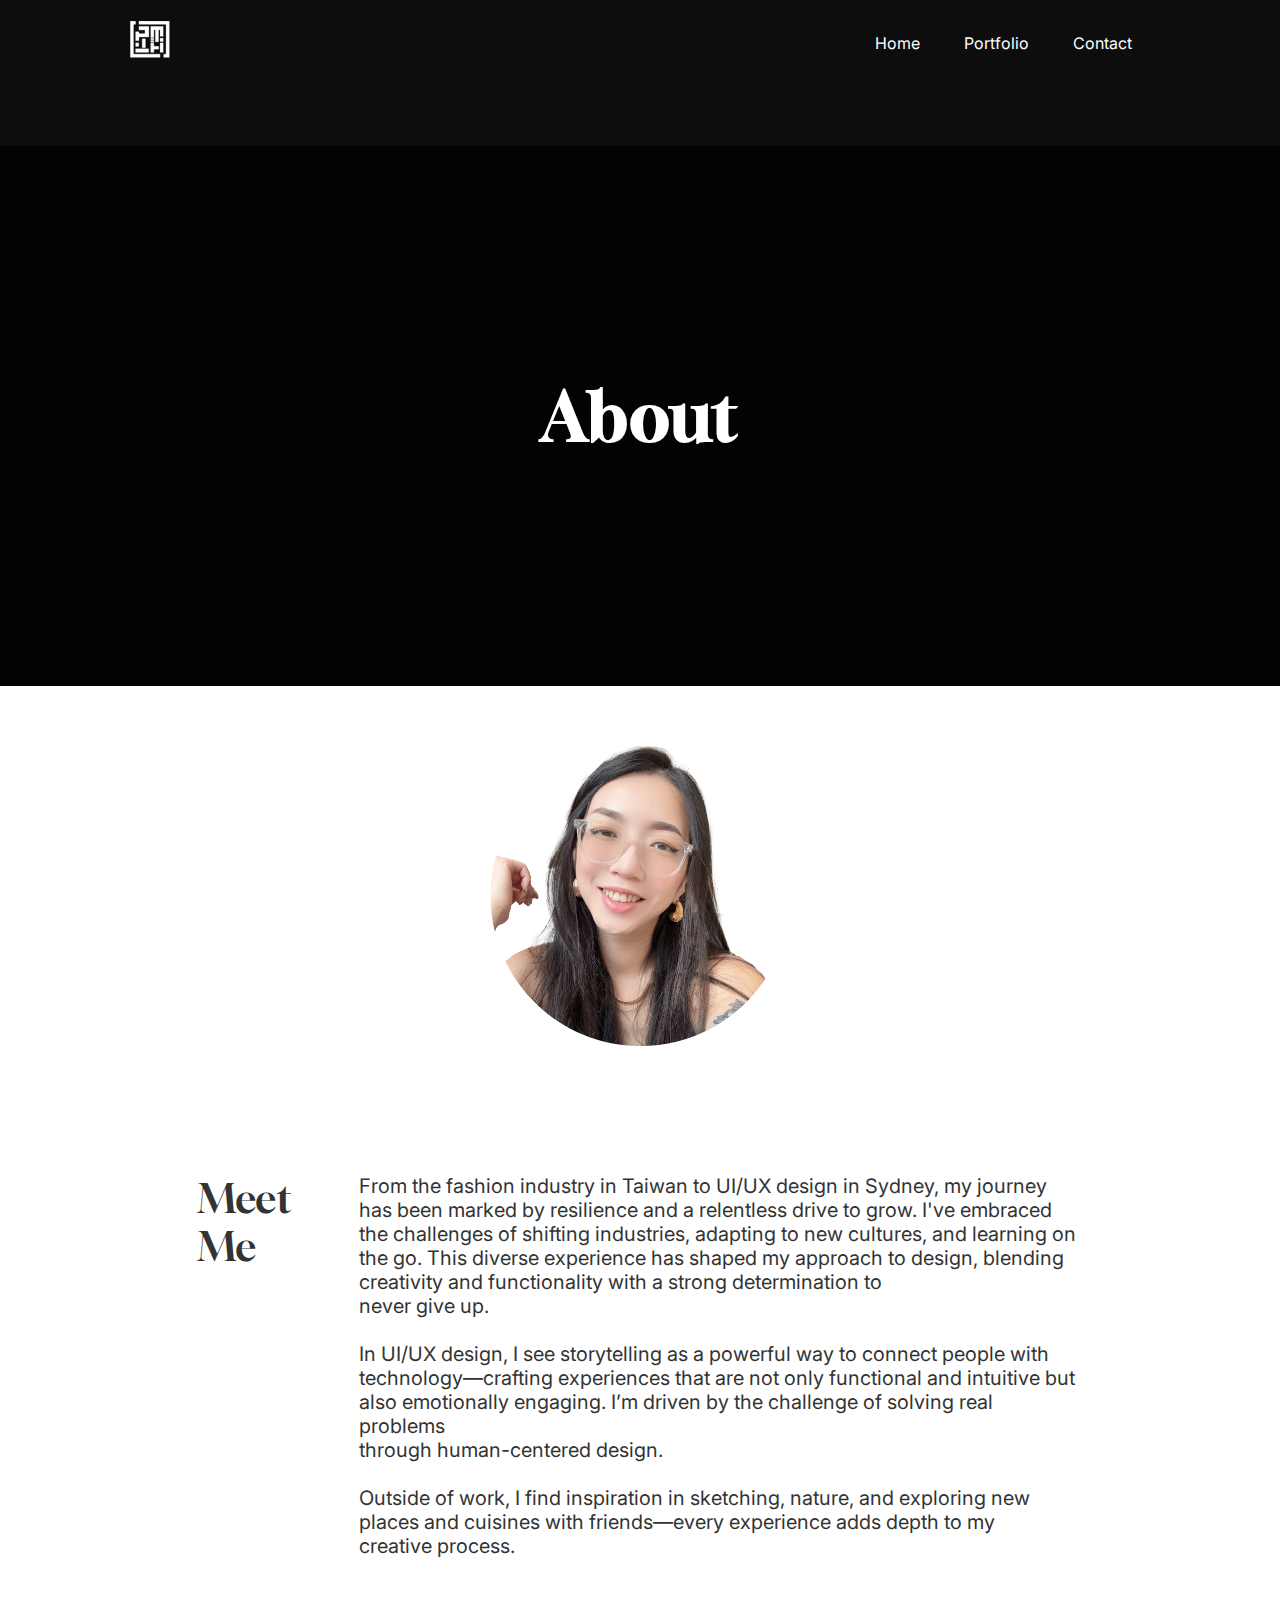
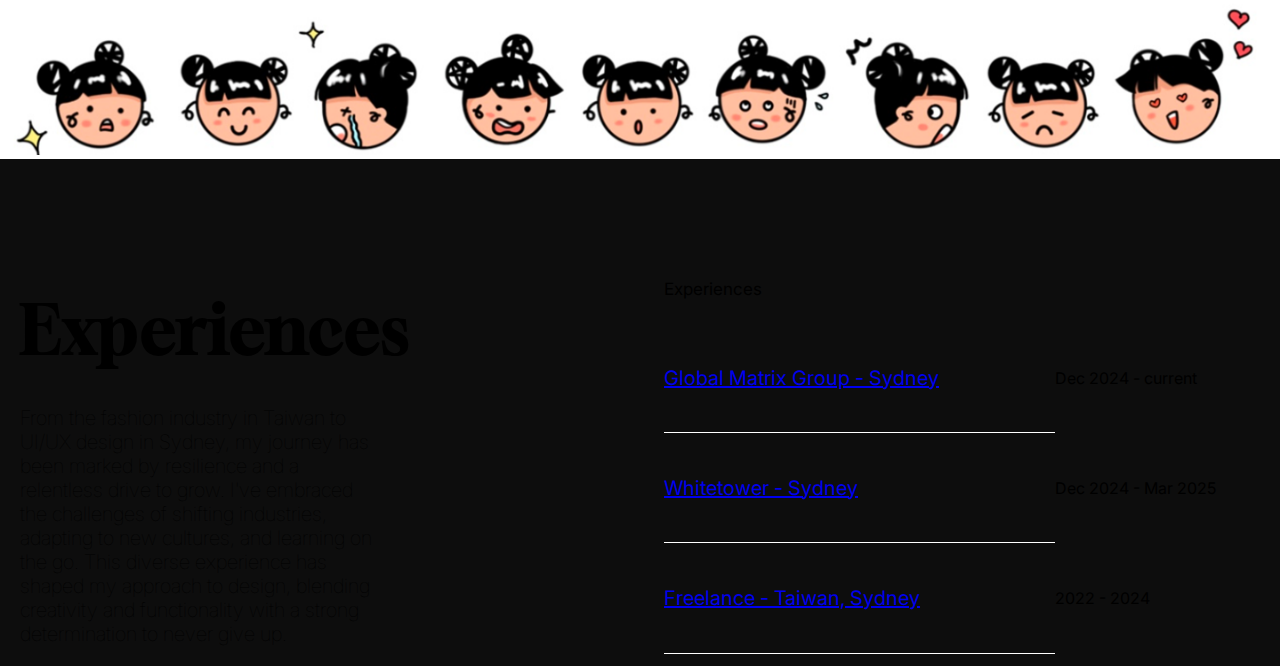
==== about.html @ 9e726c0b "683" ====
<!DOCTYPE html>
<html lang="en">
<head>
  <meta charset="UTF-8" />
  <meta http-equiv="X-UA-Compatible" content="IE=edge" />
  <meta name="viewport" content="width=device-width, initial-scale=1.0" />
  <title>Pei-shan portfolio</title>
  <link rel="stylesheet" href="css/about.css">
  <link href="https://fonts.googleapis.com/css2?family=Gloock&family=Inter:wght@300;400;500;600;700&display=swap" rel="stylesheet">
</head>
<body>
  <div id="header">
    <div class="container">
      <nav>
        <a href="index.html">
          <img src="Image/logo.png" class="logo">
        </a>
        <ul>
          <li><a href="index.html">Home</a></li>
          <li><a href="portfolio.html">Portfolio</a></li>
          <li><a href="#">Contact</a></li>
          </ul>
        </nav>
      </div>
    </div>

        <div class="hero">
          <video class="video-bg" autoplay muted loop>
              <source src="video/3D Animation   Final Video.mp4" type="video/mp4">
          </video>
          <h1>About</h1>
      </div>
      

      <section class="white-section">
        <div class="image-wrapper">
          <img src="Image/peishan.png" alt="Centered Image"> 
        </div>
      </section>
      
      <div class="text-row">
        <span class="left-text">Meet Me</span>
        <span class="right-text">From the fashion industry in Taiwan to UI/UX design in Sydney, my journey<br> 
          has been marked by resilience and a relentless drive to grow. I've embraced<br>
          the challenges of shifting industries, adapting to new cultures, and learning on<br>
          the go. This diverse experience has shaped my approach to design, blending<br>
          creativity and functionality with a strong determination to <br>
          never give up.<br>
          <br>
          In UI/UX design, I see storytelling as a powerful way to connect people with<br>
          technology—crafting experiences that are not only functional and intuitive but<br>
          also emotionally engaging. I’m driven by the challenge of solving real problems<br>
          through human-centered design. <br>
          <br>
          Outside of work, I find inspiration in sketching, nature, and exploring new<br>
          places and cuisines with friends—every experience adds depth to my<br> 
          creative process.</span>
      </div>
          <div class="image-container">
            <img src="Image/123.png" class="emoji" alt="Decorative Image">
          </div>
          <div class="header-text2">
            <div class="content-grid">
              <div class="text-section">
            <h1>Experiences</h1>
            <p class="bio">From the fashion industry in Taiwan to<br>
              UI/UX design in Sydney, my journey has<br>
              been marked by resilience and a<br>
              relentless drive to grow. I've embraced<br>
              the challenges of shifting industries,<br>
              adapting to new cultures, and learning on<br>
              the go. This diverse experience has<br>
              shaped my approach to design, blending<br>
              creativity and functionality with a strong<br>
              determination to never give up.
            </p>
             </div>
    
             <div class="table-section">
              <table>
                <caption>
                  Experiences
                </caption>
                  <tr>
                    <th><a target="_blank" href="https://goldenmatrix.com/">Global Matrix Group - Sydney</a></th>
                    
                    <td>Dec 2024 - current</td>
                  </tr>
                  <tr>
                    <th><a target="_blank" href="https://whitetower.com.au/">Whitetower - Sydney</a></th>
                    
                    <td>Dec 2024 - Mar 2025</td>
                  </tr>
                  <tr>
                    <th><a href="https://peishandesign.com/">Freelance - Taiwan, Sydney </a></th>
                    
                    <td>2022 - 2024</td>
                  </tr>
              </table>
            </div>
              </div>
      
    </body>
    </html>
---- css/about.css ----
*{
    margin: 0;
    padding: 0;
    box-sizing: border-box;
    
}
body{
    background: #0d0d0d;
    font-family: 'Inter', sans-serif;
    color: black ;
}

.container{
    padding: 10px 10%;

}

 nav{
    display: flex;
    align-items: center;
    justify-content: space-between;
    flex-wrap:wrap;
    background: #0d0d0d;
  
    
}

 .logo{
    width: 140px;
 }
  nav ul li{
    display: inline-block;
    list-style: none;
    margin: 10px 20px;
  }
   nav ul li a{
    color: #fff;
    text-decoration: none;
    font-size: 16px;
    position: relative;

   }
    nav ul li a::after{
        content:'';
        width: 0%;
        height: 3px;
        background:#ED1C24;
        position: absolute;
        left: 0;
        bottom: -31px;
        transition: 0.5s;
    }
     nav ul li a:hover::after{
        width:100%;
     
     }

     .hero{
        display: flex;
        justify-content: center;
        align-items: center;
        text-align: center;
        color:white;
        position: relative;
        overflow: hidden;
        height: 60vh;
        min-width: 100vw;
        margin-top: 60px;
        
     }
      .hero::after {
            content: "";
            position: absolute;
            top: 0;
            left: 0;
            width: 100%;
            height: 100%;
            background: rgba(0, 0, 0, 0.75); /* Adjust opacity for darkness */
            z-index: 1;
        
      }
      .video-bg{
        position: absolute;
        top: 50%;
        left: 50%;
        width: 100vw;
        height: 100vh;
        object-fit: cover;
        transform: translate(-50%, -50%);
        z-index: 0;
      }

      h1{
        z-index: 2; 
        font-size: 67px;
        font-family: 'Gloock', serif;
        letter-spacing: 2px;
        text-align: center;
        position: relative; 
     
      }
      .white-section {
        background-color: #fff;
        display: flow-root;
        color: #000;
      }
      .image-wrapper {
        text-align: center;
     }
     .image-wrapper img{
      margin-top: 60px;
      height: 300px;
     }

     .text-row {
      background-color: #fff;
      color: #0d0d0d;
      display: flex;
      justify-content: space-between;
      align-items: flex-start;
      padding: 20px 40px;
    }
    .right-text {
      margin-top: 104px;
      margin-right: 158px;
      font-size: 20px;
      color: #333;
    }
    .left-text {
      margin-top: 104px;
      margin-left: 158px;
      font-family: 'Gloock', serif;
      font-size: 40px;
      color: #333;
    }
    .image-container {
      background-color: #fff;
      width: 100%;  /* Take up the full width */
      display: block;  /* Block-level container to ensure it fills the parent */
      text-align: center;  /* Center the content inside */ 
    }
    
    .emoji {
      max-width: 100%;  /* Ensures image resizes responsively */
      height: auto;     /* Maintain aspect ratio */
    }
    .content-grid{
      margin-top: 100px;
      display: grid;
      gap: 1.5rem;
      grid-template-columns: 50% 50%;


   }

   .header-text2{
      padding: 20px;
      background: colour #f5f5f5;
      border-radius: 12px;
   
   }
   
     .header-text2 h1{
        margin-top: 10px;
        font-size: 67px;
        font-family: 'Gloock', serif;
        letter-spacing: 2px;
        text-align: left;
     }
     .header-text2 p.location {
        margin-top: 10px;
        font-size: 16px;
        font-family: 'inter', serif;
        font-weight: 100;
        text-align: left;
     }
     .header-text2 p.bio {
        margin-top: 37px;
        font-size: 20px;
        font-family: 'inter', serif;
        font-weight: 100;
        text-align: left;
     }
     table{
      width: 100%;
      height: 90%;
      border-collapse: collapse;

     }
     caption{
      text-align: left;
      margin-bottom: 25px;
      font-size: 17px;
      font-family: 'inter', serif;

     }
     th{

      text-align: left;
      margin-top: 60px;
      font-family: 'inter';
      font-weight: 400;
      font-size: 20px;
      border-bottom: 1px solid #fff;
     }
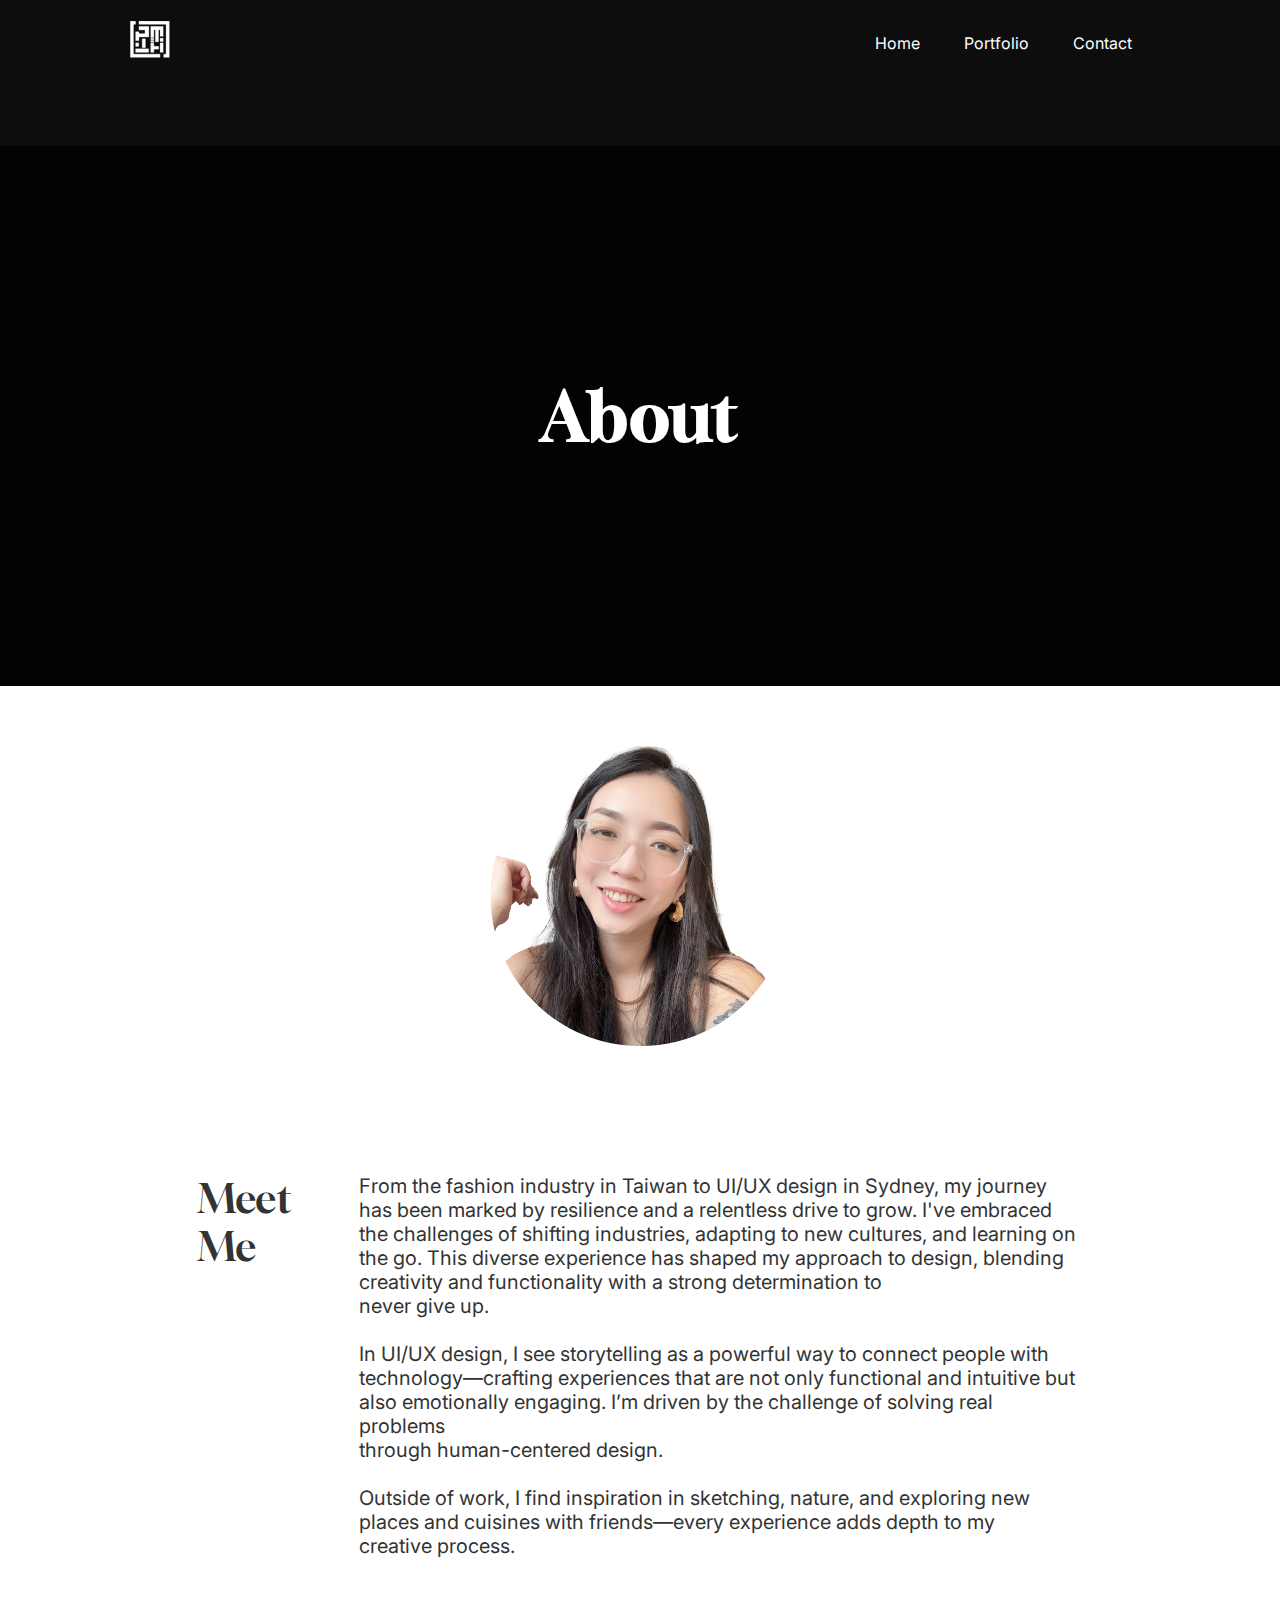
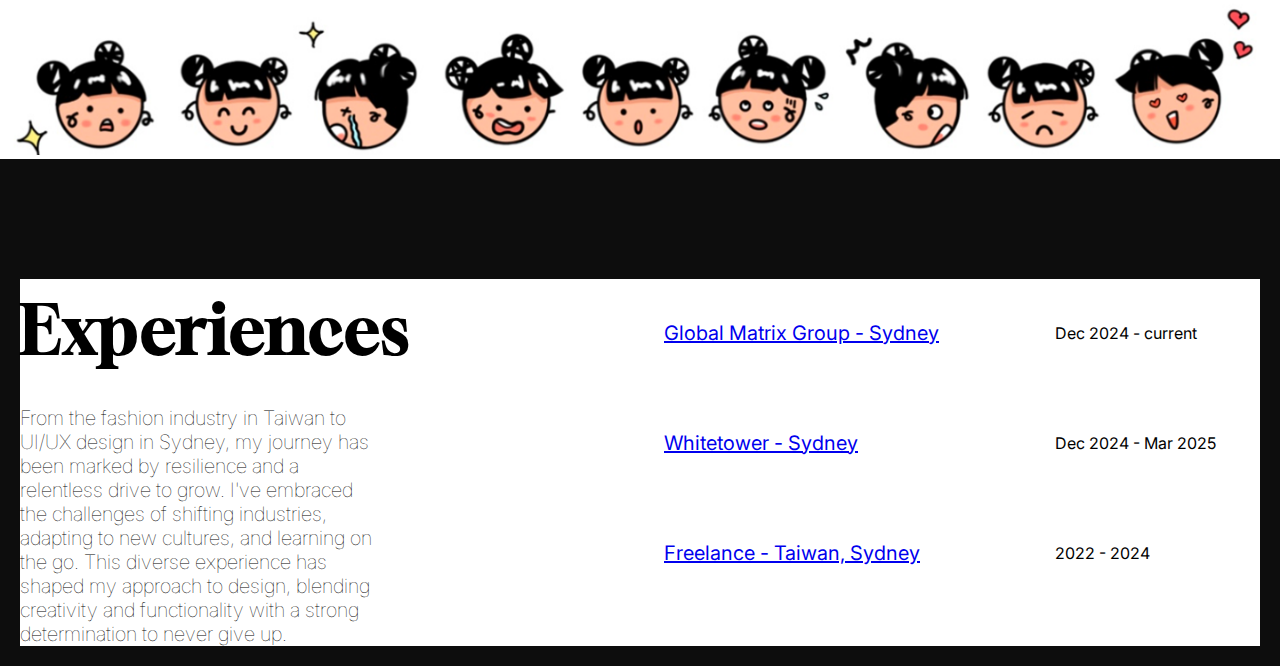
==== commit f0aa5c71: "685" ====
--- a/about.html
+++ b/about.html
@@ -78,9 +78,6 @@
     
              <div class="table-section">
               <table>
-                <caption>
-                  Experiences
-                </caption>
                   <tr>
                     <th><a target="_blank" href="https://goldenmatrix.com/">Global Matrix Group - Sydney</a></th>
                     
--- a/css/about.css
+++ b/css/about.css
@@ -146,6 +146,7 @@
       height: auto;     /* Maintain aspect ratio */
     }
     .content-grid{
+      background-color: #fff;
       margin-top: 100px;
       display: grid;
       gap: 1.5rem;
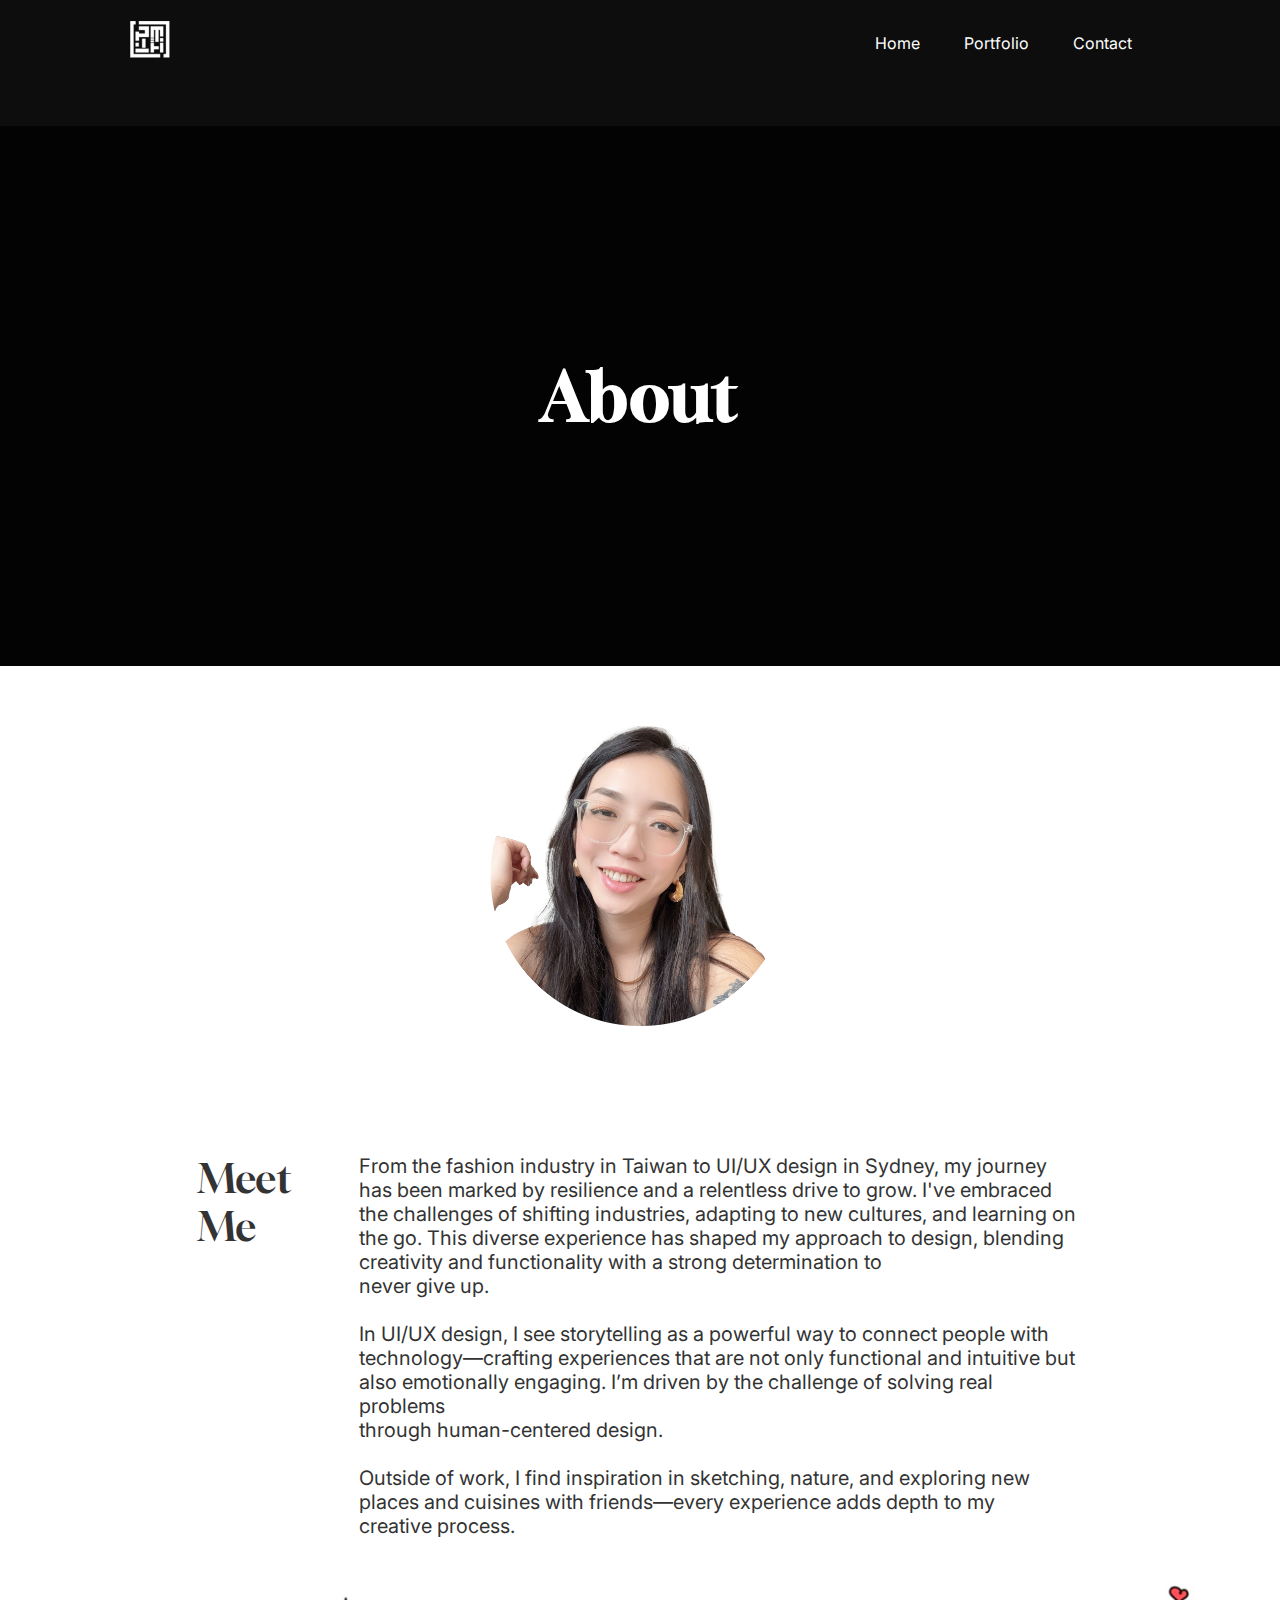
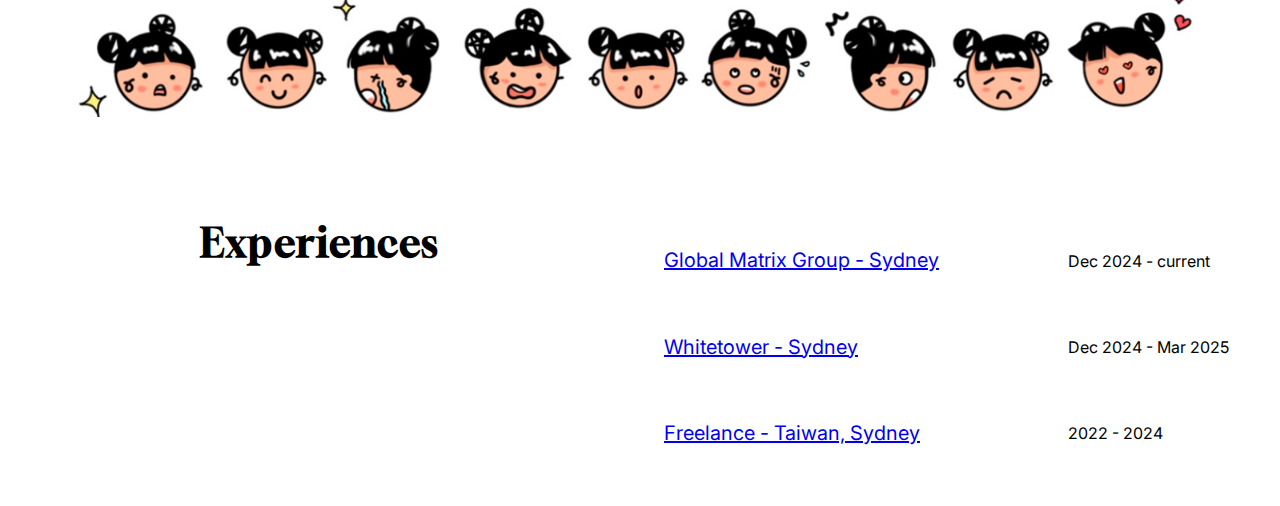
==== commit 337f1739: "695" ====
--- a/about.html
+++ b/about.html
@@ -95,7 +95,7 @@
                   </tr>
               </table>
             </div>
-              </div>
+              
       
     </body>
     </html>--- a/css/about.css
+++ b/css/about.css
@@ -66,7 +66,7 @@
         overflow: hidden;
         height: 60vh;
         min-width: 100vw;
-        margin-top: 60px;
+        margin-top: 40px;
         
      }
       .hero::after {
@@ -142,46 +142,34 @@
     }
     
     .emoji {
-      max-width: 100%;  /* Ensures image resizes responsively */
+      max-width: 90%;  /* Ensures image resizes responsively */
       height: auto;     /* Maintain aspect ratio */
     }
     .content-grid{
       background-color: #fff;
-      margin-top: 100px;
+      padding-top: 97px;
       display: grid;
       gap: 1.5rem;
       grid-template-columns: 50% 50%;
 
 
    }
-
-   .header-text2{
-      padding: 20px;
-      background: colour #f5f5f5;
-      border-radius: 12px;
-   
-   }
-   
      .header-text2 h1{
-        margin-top: 10px;
-        font-size: 67px;
+       
+       padding-left: 200px;
+        font-size: 40px;
         font-family: 'Gloock', serif;
         letter-spacing: 2px;
         text-align: left;
      }
-     .header-text2 p.location {
-        margin-top: 10px;
-        font-size: 16px;
-        font-family: 'inter', serif;
-        font-weight: 100;
-        text-align: left;
-     }
+    
      .header-text2 p.bio {
-        margin-top: 37px;
+        
+        
         font-size: 20px;
         font-family: 'inter', serif;
+        color: #fff;
         font-weight: 100;
-        text-align: left;
      }
      table{
       width: 100%;
@@ -199,7 +187,7 @@
      th{
 
       text-align: left;
-      margin-top: 60px;
+      
       font-family: 'inter';
       font-weight: 400;
       font-size: 20px;
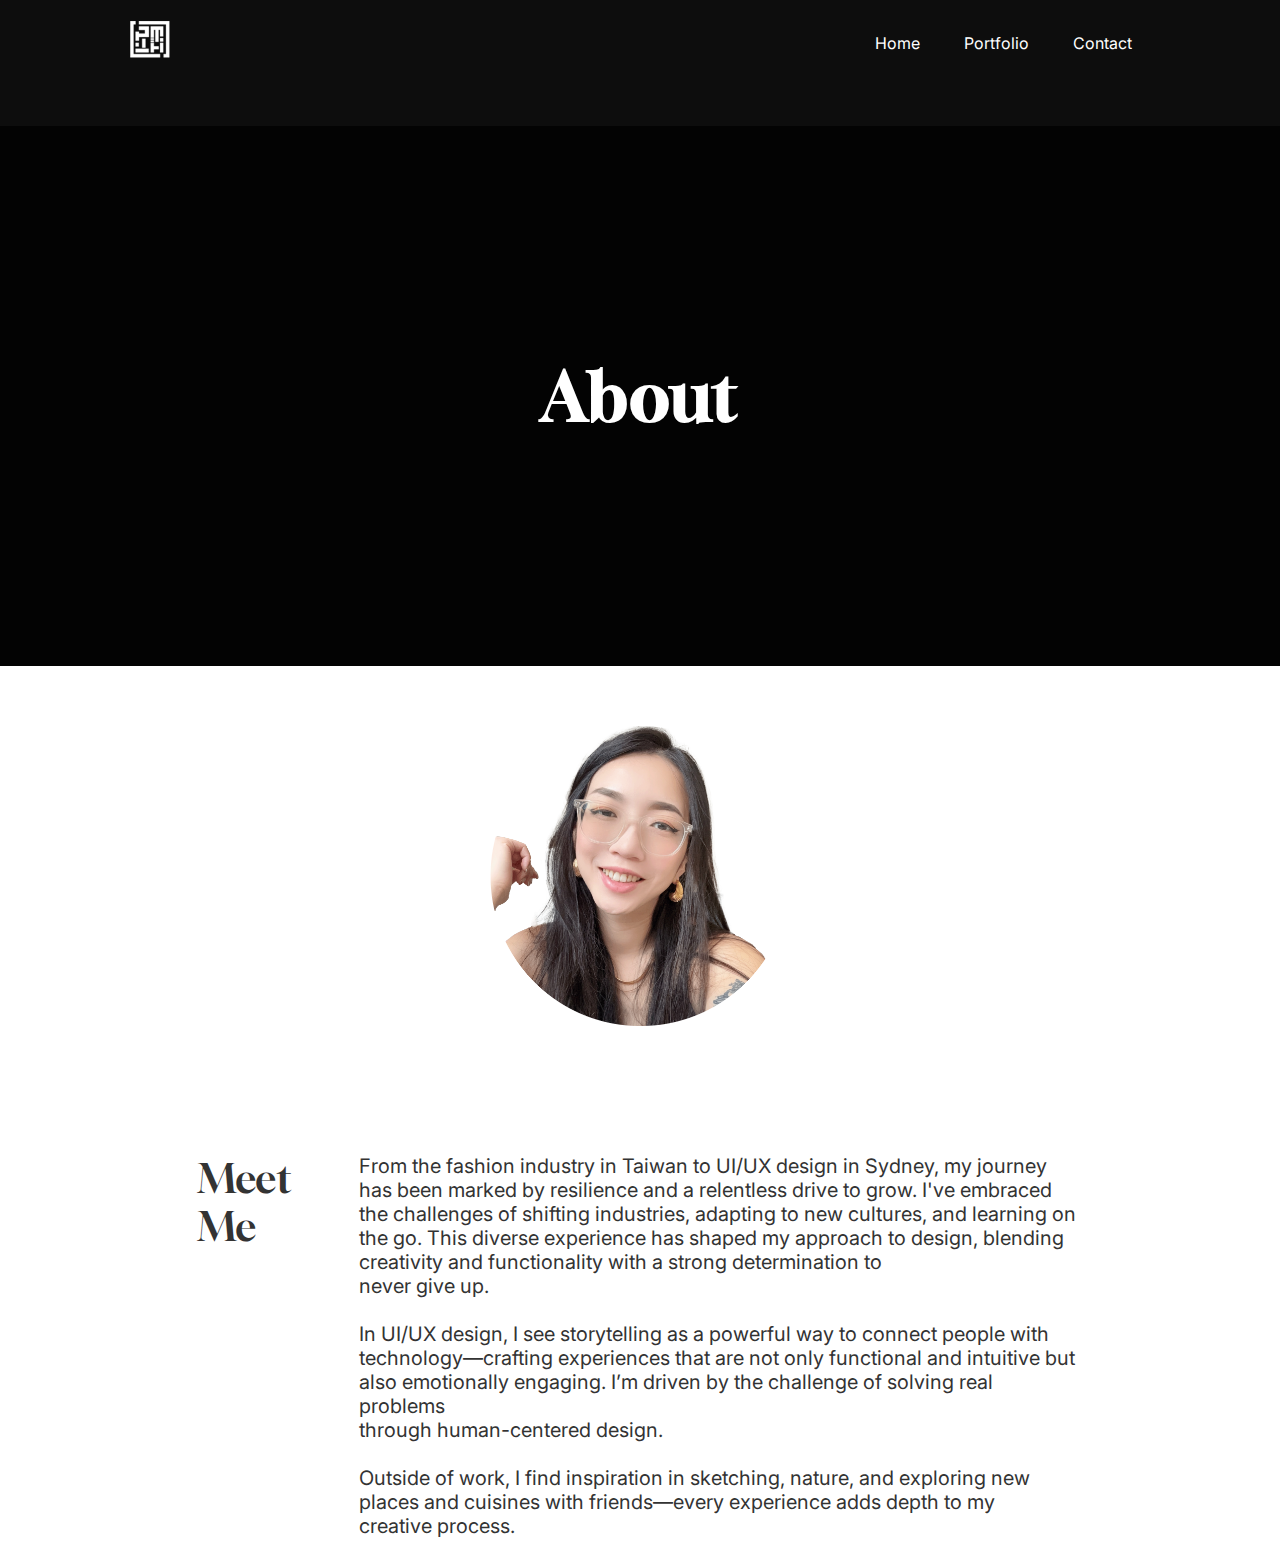
==== commit 04816ae7: "697" ====
--- a/about.html
+++ b/about.html
@@ -56,45 +56,7 @@
           places and cuisines with friends—every experience adds depth to my<br> 
           creative process.</span>
       </div>
-          <div class="image-container">
-            <img src="Image/123.png" class="emoji" alt="Decorative Image">
-          </div>
-          <div class="header-text2">
-            <div class="content-grid">
-              <div class="text-section">
-            <h1>Experiences</h1>
-            <p class="bio">From the fashion industry in Taiwan to<br>
-              UI/UX design in Sydney, my journey has<br>
-              been marked by resilience and a<br>
-              relentless drive to grow. I've embraced<br>
-              the challenges of shifting industries,<br>
-              adapting to new cultures, and learning on<br>
-              the go. This diverse experience has<br>
-              shaped my approach to design, blending<br>
-              creativity and functionality with a strong<br>
-              determination to never give up.
-            </p>
-             </div>
-    
-             <div class="table-section">
-              <table>
-                  <tr>
-                    <th><a target="_blank" href="https://goldenmatrix.com/">Global Matrix Group - Sydney</a></th>
-                    
-                    <td>Dec 2024 - current</td>
-                  </tr>
-                  <tr>
-                    <th><a target="_blank" href="https://whitetower.com.au/">Whitetower - Sydney</a></th>
-                    
-                    <td>Dec 2024 - Mar 2025</td>
-                  </tr>
-                  <tr>
-                    <th><a href="https://peishandesign.com/">Freelance - Taiwan, Sydney </a></th>
-                    
-                    <td>2022 - 2024</td>
-                  </tr>
-              </table>
-            </div>
+          
               
       
     </body>
--- a/css/about.css
+++ b/css/about.css
@@ -145,51 +145,4 @@
       max-width: 90%;  /* Ensures image resizes responsively */
       height: auto;     /* Maintain aspect ratio */
     }
-    .content-grid{
-      background-color: #fff;
-      padding-top: 97px;
-      display: grid;
-      gap: 1.5rem;
-      grid-template-columns: 50% 50%;
-
-
-   }
-     .header-text2 h1{
-       
-       padding-left: 200px;
-        font-size: 40px;
-        font-family: 'Gloock', serif;
-        letter-spacing: 2px;
-        text-align: left;
-     }
-    
-     .header-text2 p.bio {
-        
-        
-        font-size: 20px;
-        font-family: 'inter', serif;
-        color: #fff;
-        font-weight: 100;
-     }
-     table{
-      width: 100%;
-      height: 90%;
-      border-collapse: collapse;
-
-     }
-     caption{
-      text-align: left;
-      margin-bottom: 25px;
-      font-size: 17px;
-      font-family: 'inter', serif;
-
-     }
-     th{
-
-      text-align: left;
-      
-      font-family: 'inter';
-      font-weight: 400;
-      font-size: 20px;
-      border-bottom: 1px solid #fff;
-     }+    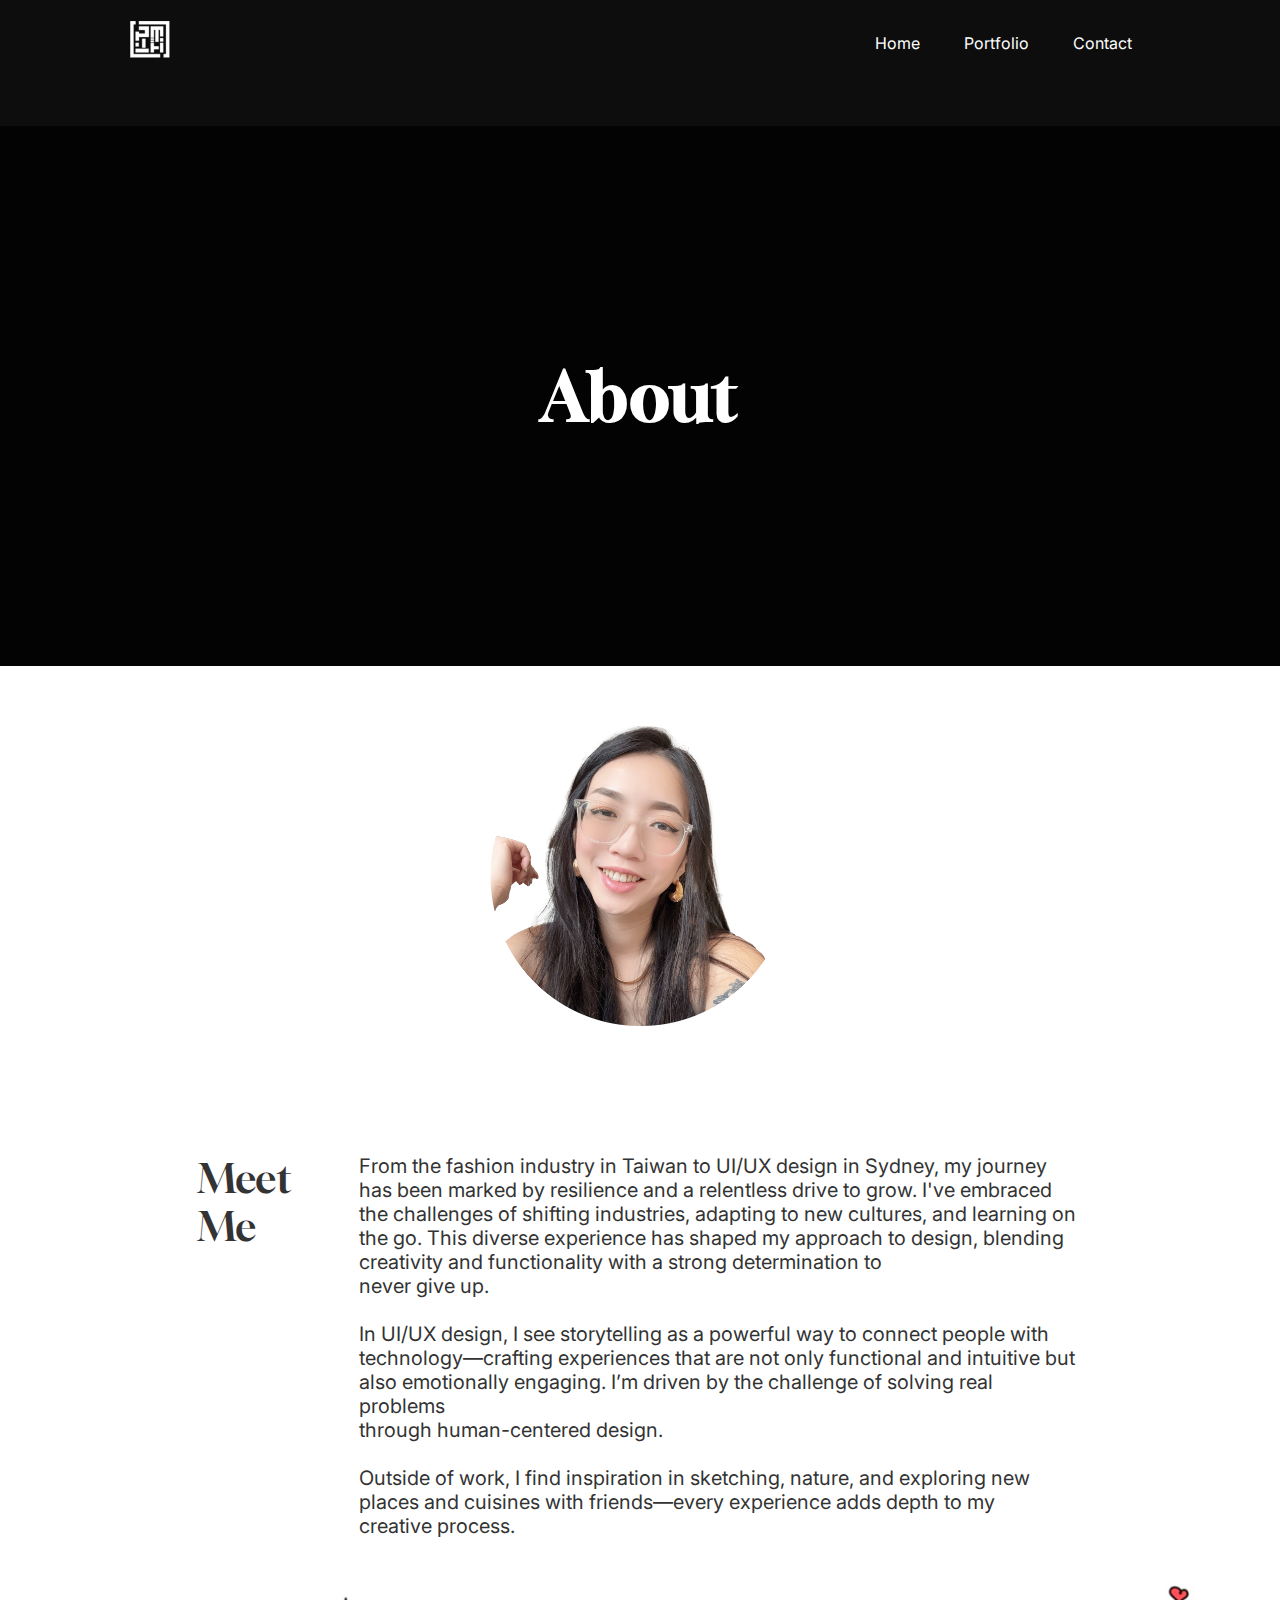
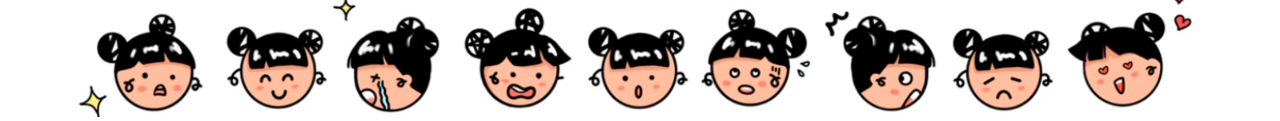
==== commit d3f230a3: "698" ====
--- a/about.html
+++ b/about.html
@@ -56,6 +56,9 @@
           places and cuisines with friends—every experience adds depth to my<br> 
           creative process.</span>
       </div>
+          <div class="image-container">
+            <img src="Image/123.png" class="emoji" alt="Decorative Image">
+          </div>
           
               
       
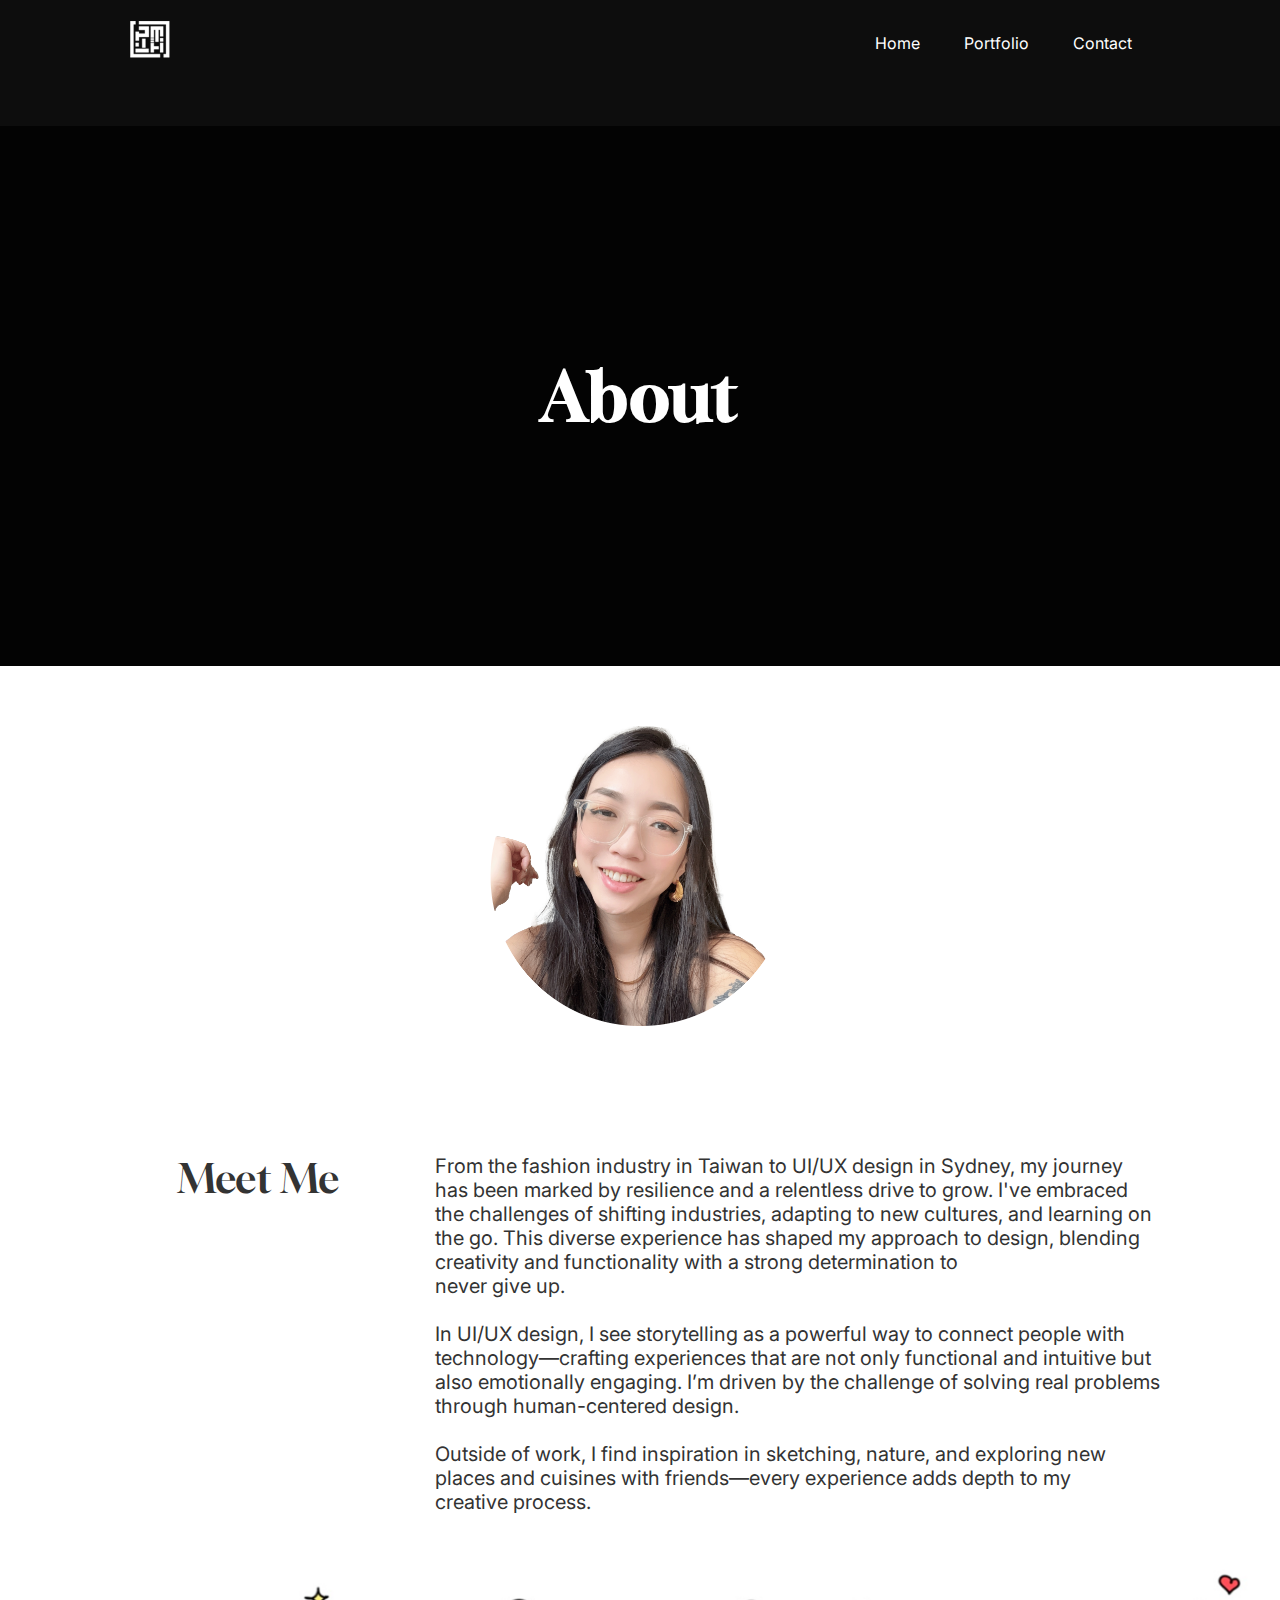
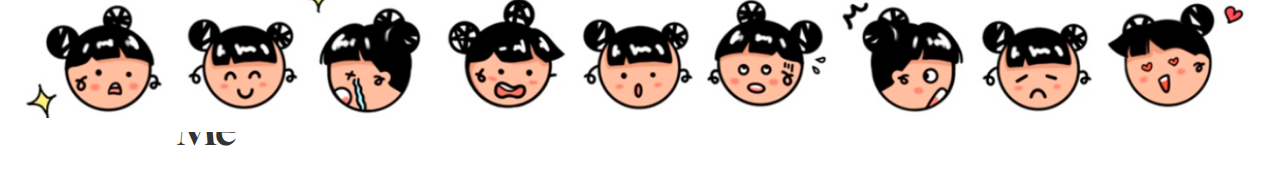
==== commit 0c5eda15: "712" ====
--- a/about.html
+++ b/about.html
@@ -59,7 +59,25 @@
           <div class="image-container">
             <img src="Image/123.png" class="emoji" alt="Decorative Image">
           </div>
-          
+          <div class="text-row">
+            <span class="left-text">Meet Me</span>
+            <div class="right-text"><tr>
+              <th><a target="_blank" href="https://goldenmatrix.com/">Global Matrix Group - Sydney</a></th>
+              
+              <td>Dec 2024 - current</td>
+            </tr>
+            <tr>
+              <th><a target="_blank" href="https://whitetower.com.au/">Whitetower - Sydney</a></th>
+              
+              <td>Dec 2024 - Mar 2025</td>
+            </tr>
+            <tr>
+              <th><a href="https://peishandesign.com/">Freelance - Taiwan, Sydney </a></th>
+              
+              <td>2022 - 2024</td>
+            </tr>
+            </div>
+          </div>
               
       
     </body>
--- a/css/about.css
+++ b/css/about.css
@@ -65,7 +65,7 @@
         position: relative;
         overflow: hidden;
         height: 60vh;
-        min-width: 100vw;
+        width: absolute;
         margin-top: 40px;
         
      }
@@ -119,11 +119,11 @@
       display: flex;
       justify-content: space-between;
       align-items: flex-start;
-      padding: 20px 40px;
+      padding: 20px 20px;
     }
     .right-text {
       margin-top: 104px;
-      margin-right: 158px;
+      margin-right: 100px;
       font-size: 20px;
       color: #333;
     }
@@ -136,13 +136,14 @@
     }
     .image-container {
       background-color: #fff;
-      width: 100%;  /* Take up the full width */
+      position: absolute;  /* Take up the full width */
       display: block;  /* Block-level container to ensure it fills the parent */
       text-align: center;  /* Center the content inside */ 
     }
     
     .emoji {
-      max-width: 90%;  /* Ensures image resizes responsively */
+      max-width: 100%;  /* Ensures image resizes responsively */
+      padding: 10px;
       height: auto;     /* Maintain aspect ratio */
     }
     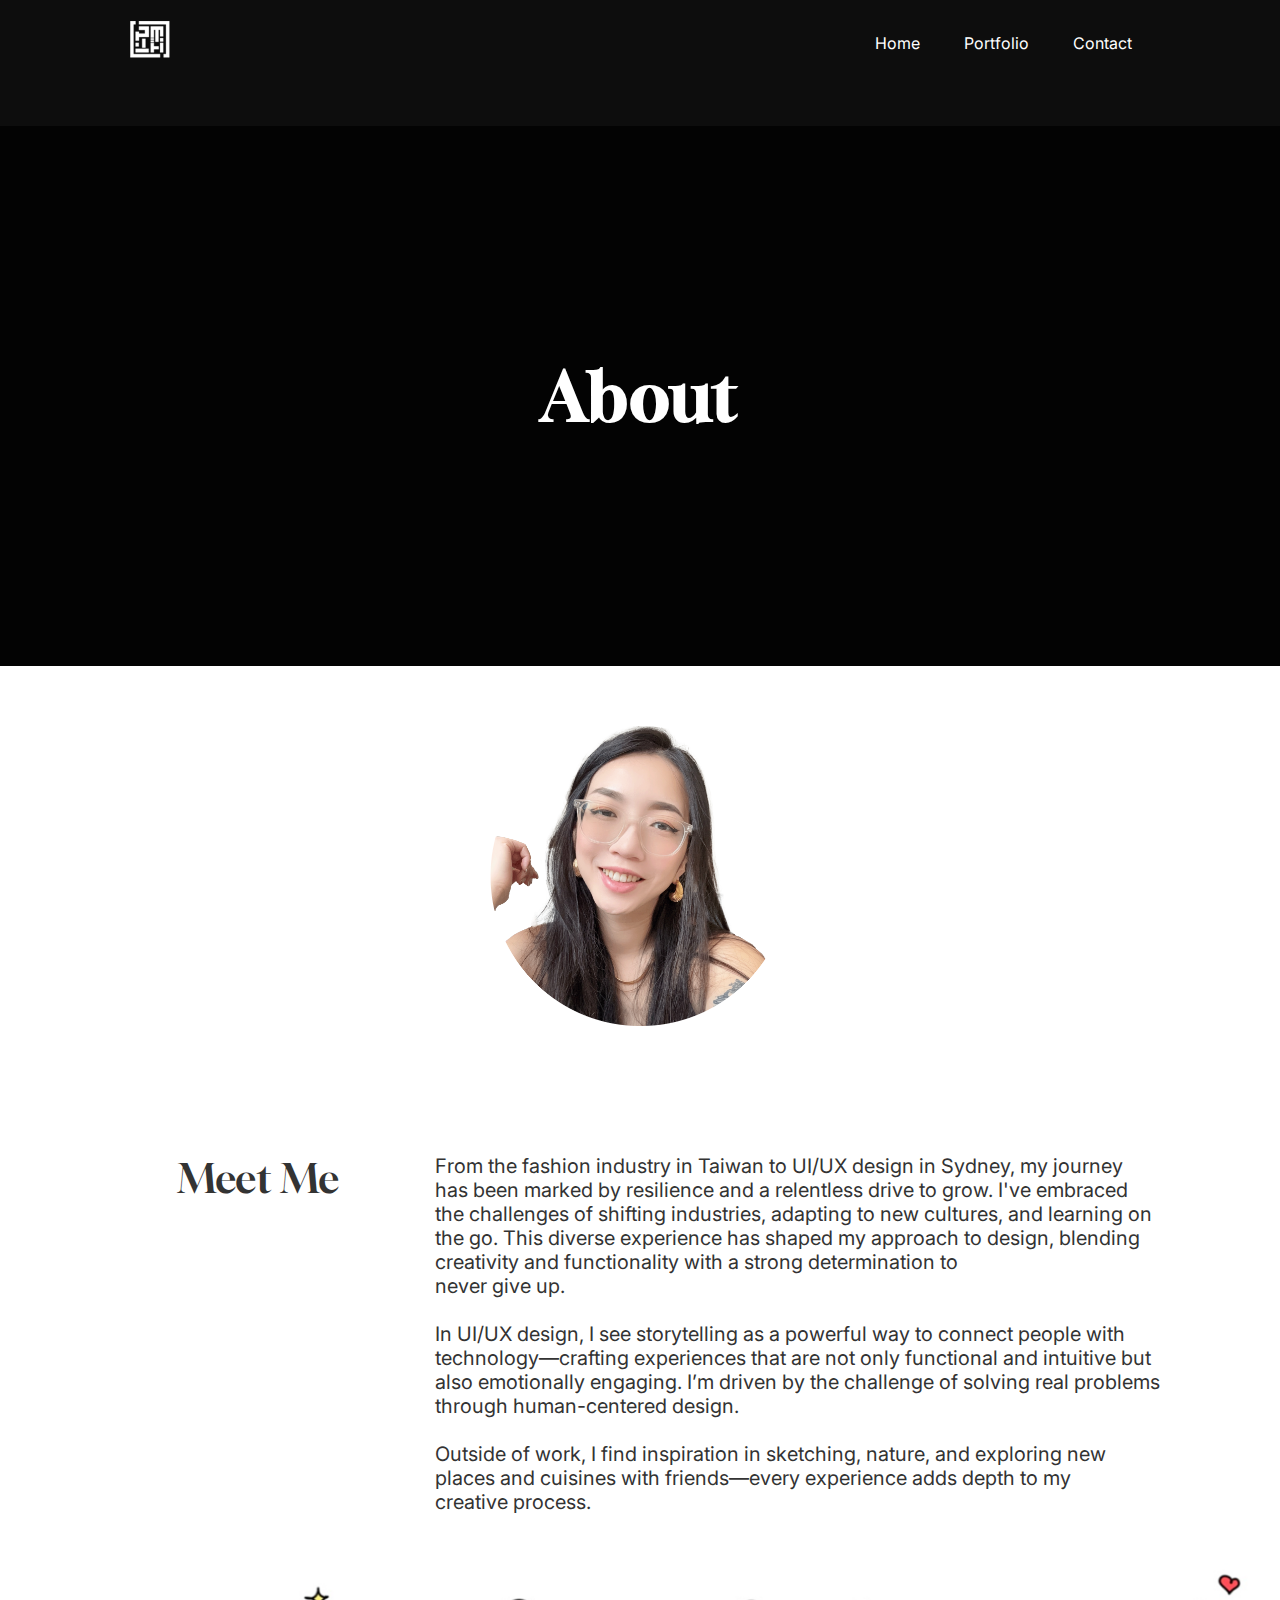
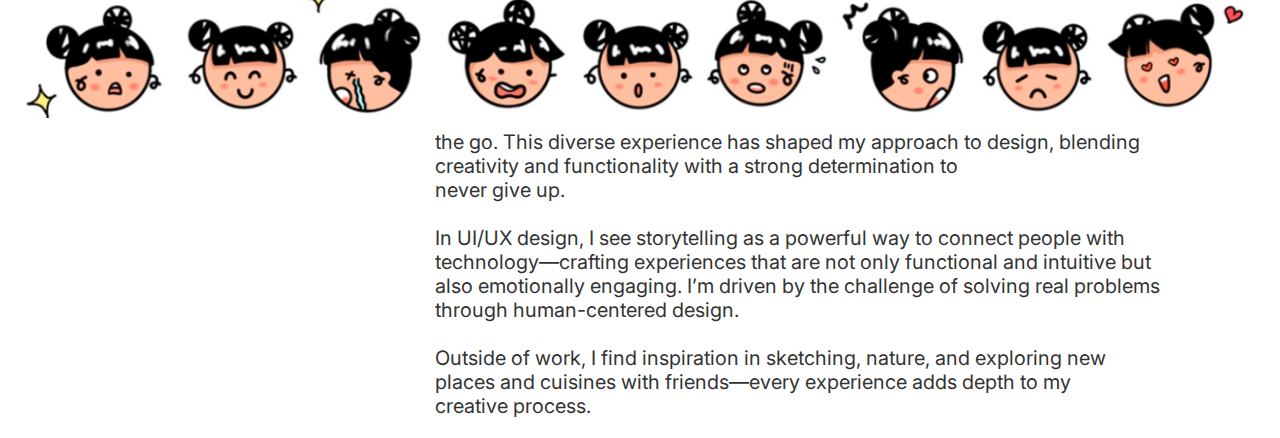
==== commit 599c5b6f: "713" ====
--- a/about.html
+++ b/about.html
@@ -61,22 +61,21 @@
           </div>
           <div class="text-row">
             <span class="left-text">Meet Me</span>
-            <div class="right-text"><tr>
-              <th><a target="_blank" href="https://goldenmatrix.com/">Global Matrix Group - Sydney</a></th>
-              
-              <td>Dec 2024 - current</td>
-            </tr>
-            <tr>
-              <th><a target="_blank" href="https://whitetower.com.au/">Whitetower - Sydney</a></th>
-              
-              <td>Dec 2024 - Mar 2025</td>
-            </tr>
-            <tr>
-              <th><a href="https://peishandesign.com/">Freelance - Taiwan, Sydney </a></th>
-              
-              <td>2022 - 2024</td>
-            </tr>
-            </div>
+            <span class="right-text">From the fashion industry in Taiwan to UI/UX design in Sydney, my journey<br> 
+              has been marked by resilience and a relentless drive to grow. I've embraced<br>
+              the challenges of shifting industries, adapting to new cultures, and learning on<br>
+              the go. This diverse experience has shaped my approach to design, blending<br>
+              creativity and functionality with a strong determination to <br>
+              never give up.<br>
+              <br>
+              In UI/UX design, I see storytelling as a powerful way to connect people with<br>
+              technology—crafting experiences that are not only functional and intuitive but<br>
+              also emotionally engaging. I’m driven by the challenge of solving real problems<br>
+              through human-centered design. <br>
+              <br>
+              Outside of work, I find inspiration in sketching, nature, and exploring new<br>
+              places and cuisines with friends—every experience adds depth to my<br> 
+              creative process.</span>
           </div>
               
       
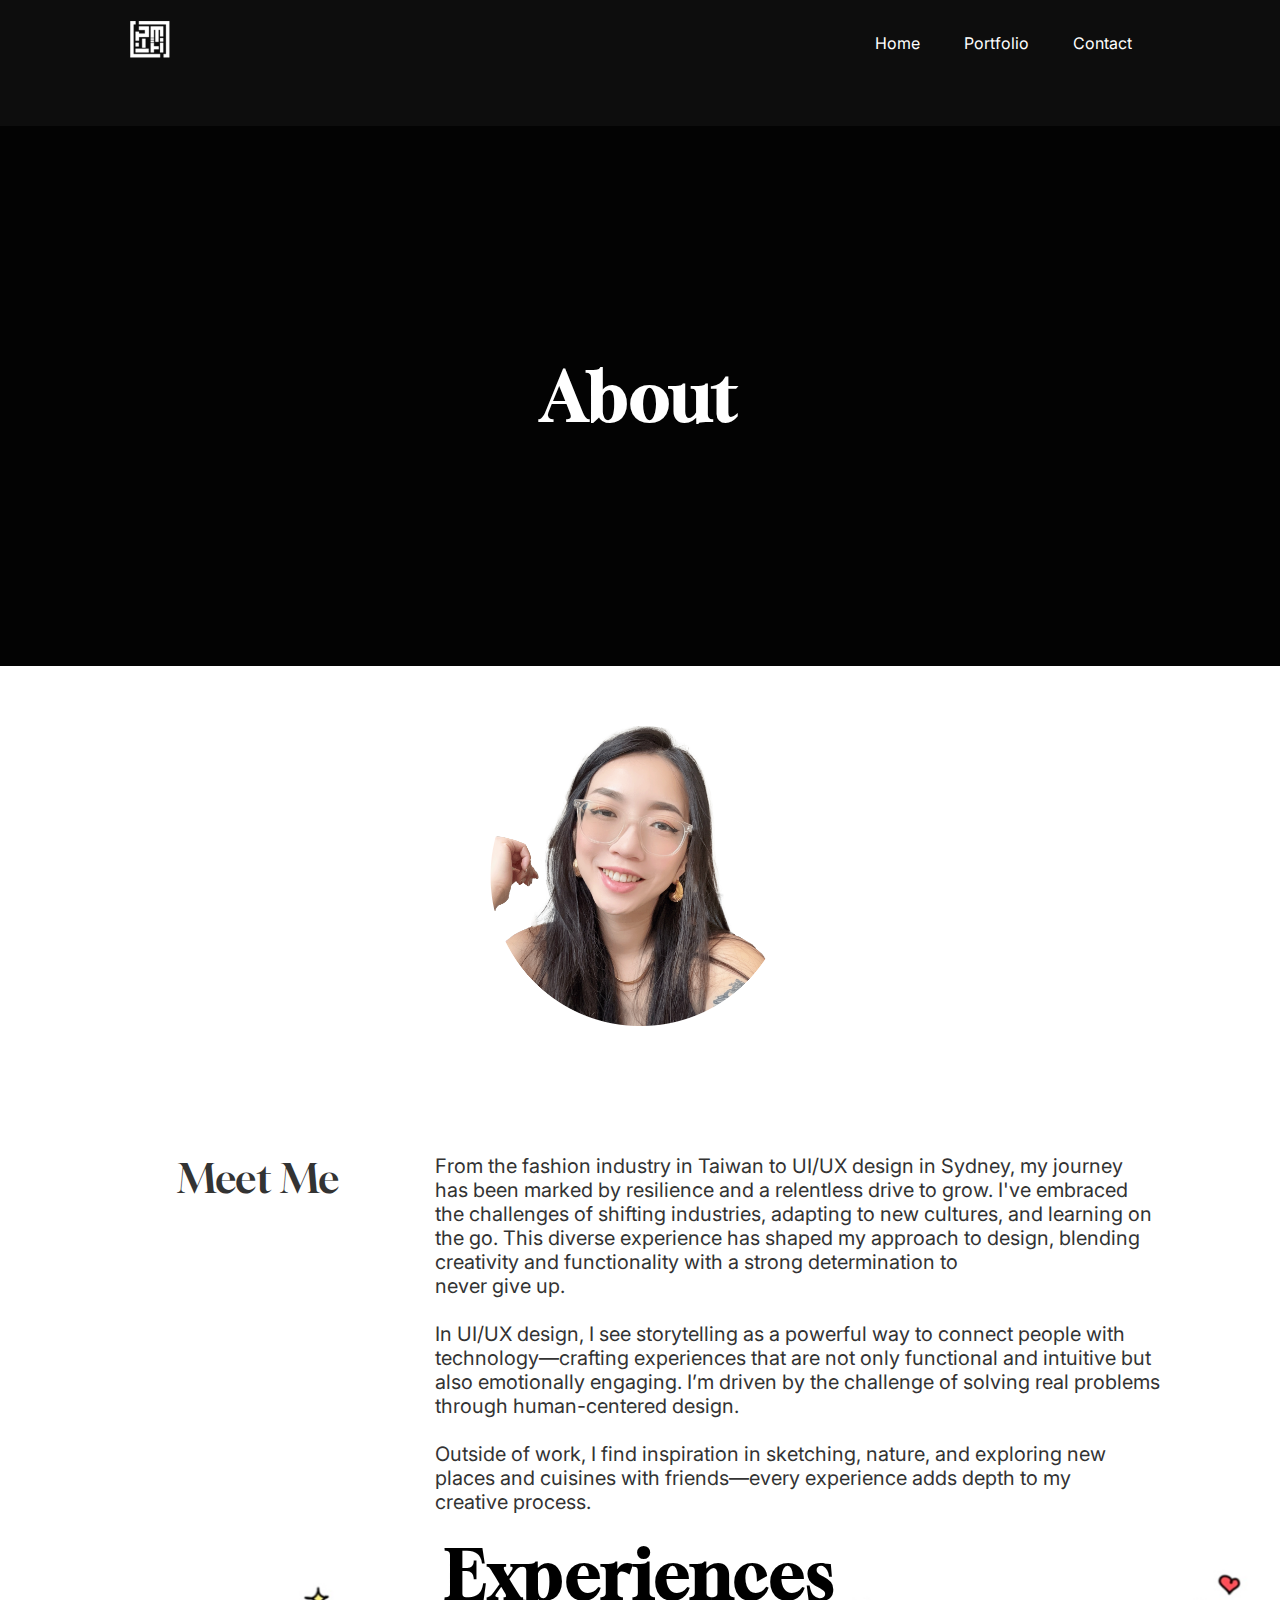
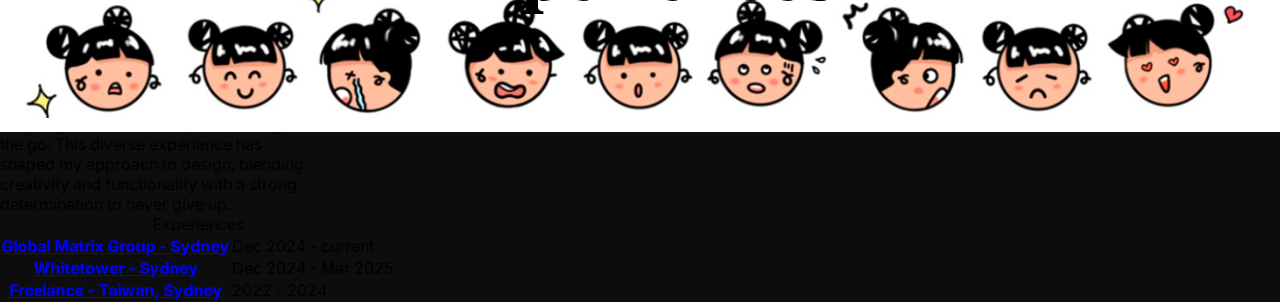
==== commit 89d13e35: "714" ====
--- a/about.html
+++ b/about.html
@@ -59,25 +59,47 @@
           <div class="image-container">
             <img src="Image/123.png" class="emoji" alt="Decorative Image">
           </div>
-          <div class="text-row">
-            <span class="left-text">Meet Me</span>
-            <span class="right-text">From the fashion industry in Taiwan to UI/UX design in Sydney, my journey<br> 
-              has been marked by resilience and a relentless drive to grow. I've embraced<br>
-              the challenges of shifting industries, adapting to new cultures, and learning on<br>
-              the go. This diverse experience has shaped my approach to design, blending<br>
-              creativity and functionality with a strong determination to <br>
-              never give up.<br>
-              <br>
-              In UI/UX design, I see storytelling as a powerful way to connect people with<br>
-              technology—crafting experiences that are not only functional and intuitive but<br>
-              also emotionally engaging. I’m driven by the challenge of solving real problems<br>
-              through human-centered design. <br>
-              <br>
-              Outside of work, I find inspiration in sketching, nature, and exploring new<br>
-              places and cuisines with friends—every experience adds depth to my<br> 
-              creative process.</span>
-          </div>
-              
+          <div class="header-text2">
+            <div class="content-grid">
+              <div class="text-section">
+            <h1>Experiences</h1>
+            <p class="bio">From the fashion industry in Taiwan to<br>
+              UI/UX design in Sydney, my journey has<br>
+              been marked by resilience and a<br>
+              relentless drive to grow. I've embraced<br>
+              the challenges of shifting industries,<br>
+              adapting to new cultures, and learning on<br>
+              the go. This diverse experience has<br>
+              shaped my approach to design, blending<br>
+              creativity and functionality with a strong<br>
+              determination to never give up.
+            </p>
+             </div>
+    
+            
+             <div class="table-section">
+              <table>
+                <caption>
+                  Experiences
+                </caption>
+                  <tr>
+                    <th><a target="_blank" href="https://goldenmatrix.com/">Global Matrix Group - Sydney</a></th>
+                    
+                    <td>Dec 2024 - current</td>
+                  </tr>
+                  <tr>
+                    <th><a target="_blank" href="https://whitetower.com.au/">Whitetower - Sydney</a></th>
+                    
+                    <td>Dec 2024 - Mar 2025</td>
+                  </tr>
+                  <tr>
+                    <th><a href="https://peishandesign.com/">Freelance - Taiwan, Sydney </a></th>
+                    
+                    <td>2022 - 2024</td>
+                  </tr>
+              </table>
+            </div>
+              </div>
       
     </body>
     </html>